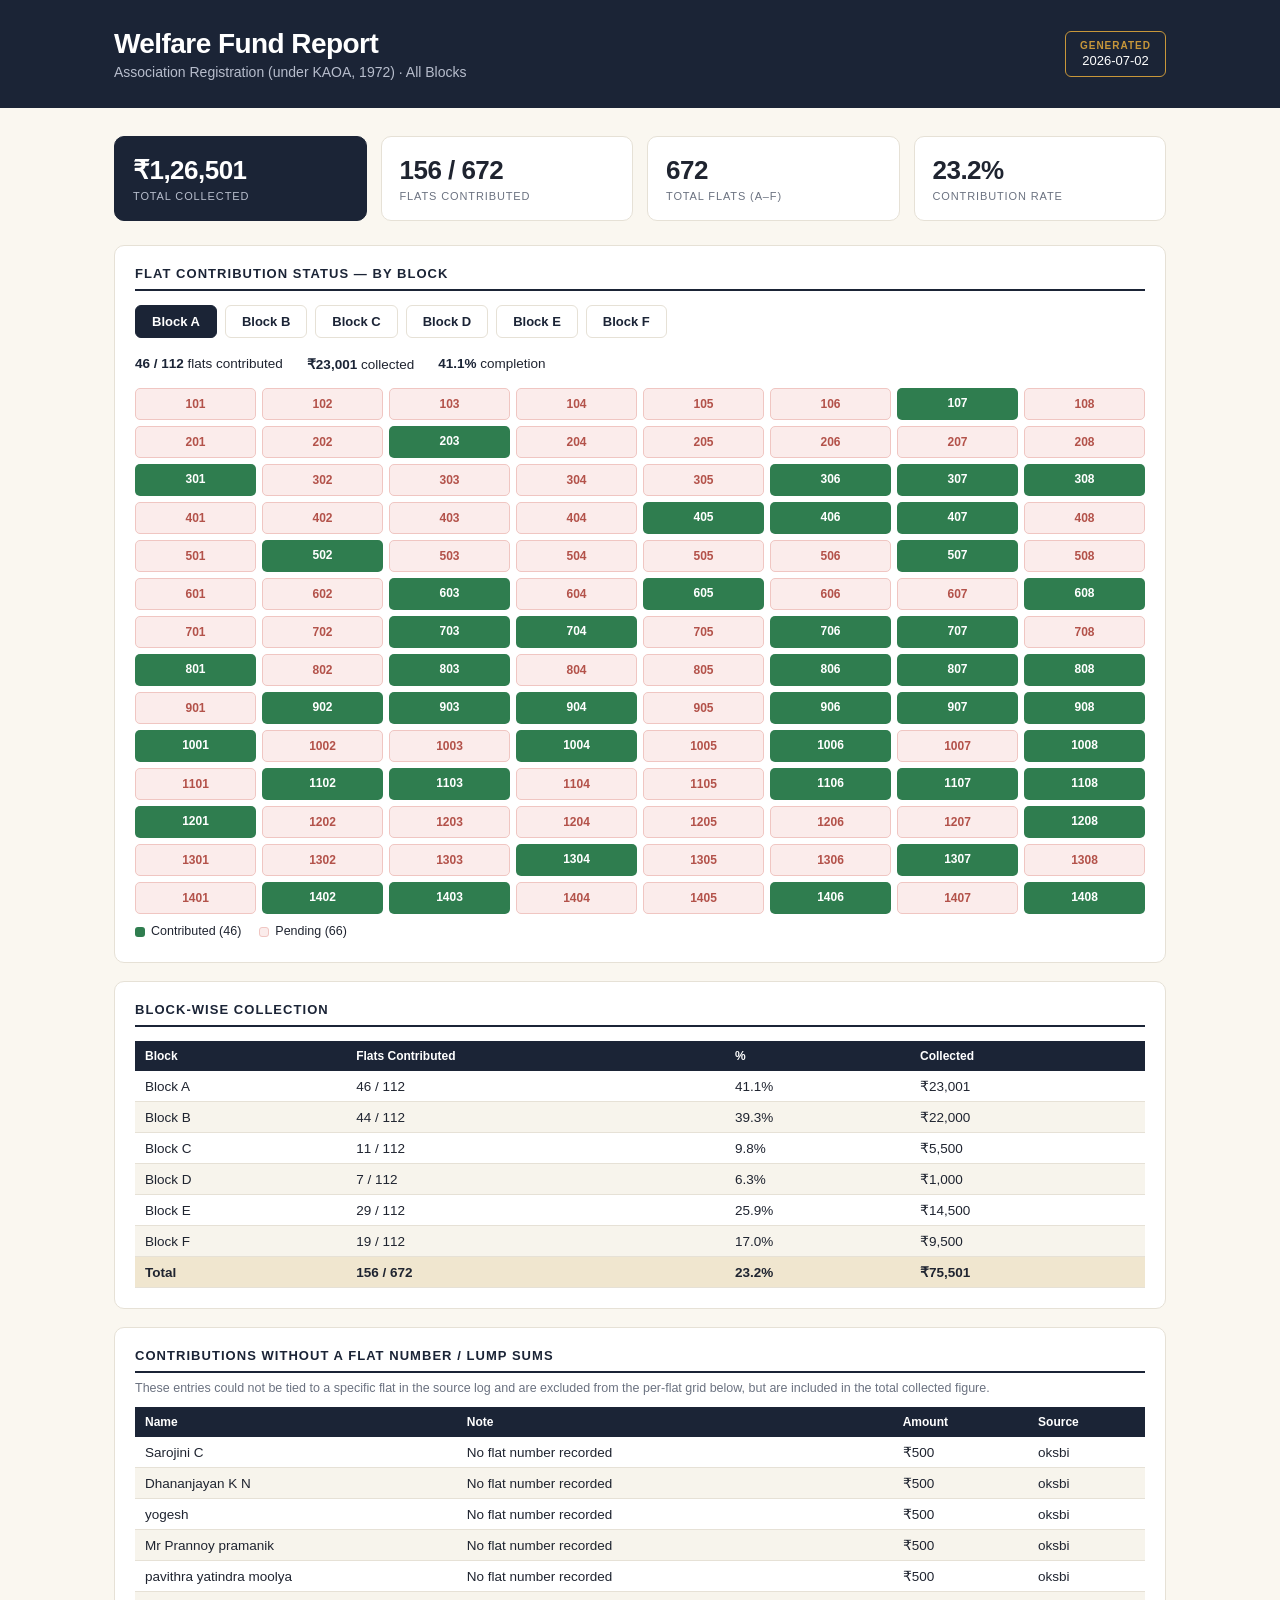
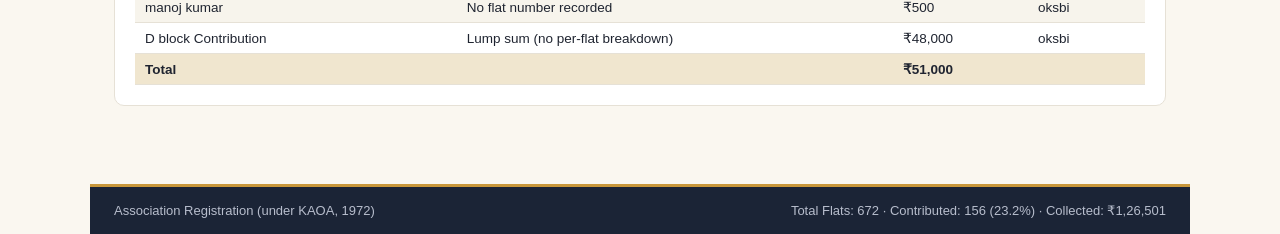
==== index.html @ 924837a8 "Add KAOA welfare fund contribution report static site Static dashboard built from association contri" ====
<!DOCTYPE html>
<html lang="en">
<head>
<meta charset="UTF-8">
<meta name="viewport" content="width=device-width, initial-scale=1.0">
<title>Welfare Fund Report — Association Registration (KAOA, 1972)</title>
<link rel="stylesheet" href="styles.css">
</head>
<body>

<header class="page-header">
  <div class="header-inner">
    <div>
      <h1>Welfare Fund Report</h1>
      <p class="subtitle">Association Registration (under KAOA, 1972) · All Blocks</p>
    </div>
    <div class="header-badge">
      <span class="badge-label">GENERATED</span>
      <span class="badge-date" id="generatedDate"></span>
    </div>
  </div>
</header>

<main class="container">

  <section class="glance" id="glanceSection">
    <div class="glance-card primary">
      <div class="glance-value" id="totalCollected">—</div>
      <div class="glance-label">Total Collected</div>
    </div>
    <div class="glance-card">
      <div class="glance-value" id="flatsContributed">—</div>
      <div class="glance-label">Flats Contributed</div>
    </div>
    <div class="glance-card">
      <div class="glance-value" id="totalFlatsAll">—</div>
      <div class="glance-label">Total Flats (A–F)</div>
    </div>
    <div class="glance-card">
      <div class="glance-value" id="contribPct">—</div>
      <div class="glance-label">Contribution Rate</div>
    </div>
  </section>

  <section class="panel">
    <h2>Flat Contribution Status — By Block</h2>
    <div class="block-tabs" id="blockTabs"></div>
    <div id="blockDetail"></div>
  </section>

  <section class="panel">
    <h2>Block-wise Collection</h2>
    <table class="table" id="blockTable"></table>
  </section>

  <section class="panel">
    <h2>Contributions Without a Flat Number / Lump Sums</h2>
    <p class="note">These entries could not be tied to a specific flat in the source log and are excluded from the per-flat grid below, but are included in the total collected figure.</p>
    <table class="table" id="unassignedTable"></table>
  </section>

</main>

<footer class="page-footer">
  <span>Association Registration (under KAOA, 1972)</span>
  <span id="footerTotals"></span>
</footer>

<script src="data.js"></script>
<script src="script.js"></script>
</body>
</html>
---- styles.css ----
:root {
  --navy: #1b2436;
  --navy-light: #2a3550;
  --gold: #c8973a;
  --cream: #faf7f0;
  --card: #ffffff;
  --border: #e6e1d6;
  --green: #2f7d4f;
  --red: #b3524a;
  --muted: #6b7280;
  --text: #1f2430;
}

* { box-sizing: border-box; }

body {
  margin: 0;
  font-family: -apple-system, BlinkMacSystemFont, "Segoe UI", Roboto, Helvetica, Arial, sans-serif;
  background: var(--cream);
  color: var(--text);
}

.page-header {
  background: var(--navy);
  color: #fff;
  padding: 28px 0;
}

.header-inner {
  max-width: 1100px;
  margin: 0 auto;
  padding: 0 24px;
  display: flex;
  justify-content: space-between;
  align-items: center;
  flex-wrap: wrap;
  gap: 16px;
}

.page-header h1 {
  margin: 0 0 4px 0;
  font-size: 28px;
  font-weight: 700;
  letter-spacing: -0.02em;
}

.subtitle {
  margin: 0;
  color: #b7bdcc;
  font-size: 14px;
}

.header-badge {
  border: 1px solid var(--gold);
  border-radius: 6px;
  padding: 8px 14px;
  text-align: center;
}

.badge-label {
  display: block;
  font-size: 10px;
  letter-spacing: 0.1em;
  color: var(--gold);
  font-weight: 700;
}

.badge-date {
  display: block;
  font-size: 13px;
  color: #fff;
  margin-top: 2px;
}

.container {
  max-width: 1100px;
  margin: 0 auto;
  padding: 28px 24px 60px;
}

.glance {
  display: grid;
  grid-template-columns: repeat(4, 1fr);
  gap: 14px;
  margin-bottom: 24px;
}

.glance-card {
  background: var(--card);
  border: 1px solid var(--border);
  border-radius: 10px;
  padding: 18px;
  text-align: left;
}

.glance-card.primary {
  background: var(--navy);
  color: #fff;
  border-color: var(--navy);
}
.glance-card.primary .glance-label { color: #b7bdcc; }

.glance-card.spent .glance-value { color: var(--red); }
.glance-card.balance .glance-value { color: var(--green); }

.glance-value {
  font-size: 26px;
  font-weight: 700;
  letter-spacing: -0.02em;
}

.glance-label {
  font-size: 11px;
  letter-spacing: 0.08em;
  text-transform: uppercase;
  color: var(--muted);
  margin-top: 4px;
}

.grid-2 {
  display: grid;
  grid-template-columns: 1fr 1fr;
  gap: 18px;
  margin-bottom: 18px;
}

.panel {
  background: var(--card);
  border: 1px solid var(--border);
  border-radius: 10px;
  padding: 20px;
  margin-bottom: 18px;
}

.panel h2 {
  font-size: 13px;
  letter-spacing: 0.08em;
  text-transform: uppercase;
  color: var(--navy);
  margin: 0 0 14px 0;
  border-bottom: 2px solid var(--navy);
  padding-bottom: 8px;
}

.note {
  font-size: 12.5px;
  color: var(--muted);
  margin: -6px 0 12px 0;
}

.table {
  width: 100%;
  border-collapse: collapse;
  font-size: 13.5px;
}

.table th {
  background: var(--navy);
  color: #fff;
  text-align: left;
  padding: 8px 10px;
  font-weight: 600;
  font-size: 12px;
}

.table td {
  padding: 7px 10px;
  border-bottom: 1px solid var(--border);
}

.table tr:nth-child(even) td {
  background: #f7f4ec;
}

.table tr.total-row td {
  background: #f0e6cf;
  font-weight: 700;
}

.donut-wrap {
  display: flex;
  align-items: center;
  gap: 18px;
  margin-top: 16px;
}

.donut-legend .legend-item {
  display: flex;
  align-items: center;
  gap: 8px;
  font-size: 13px;
  margin-bottom: 6px;
}

.legend-swatch {
  width: 10px;
  height: 10px;
  border-radius: 2px;
  flex: none;
}

.fund-flow .flow-row {
  margin-bottom: 14px;
}

.flow-label {
  display: flex;
  justify-content: space-between;
  font-size: 13.5px;
  margin-bottom: 4px;
}

.flow-bar-bg {
  height: 10px;
  border-radius: 6px;
  background: #eee7d8;
  overflow: hidden;
}

.flow-bar-fill {
  height: 100%;
  border-radius: 6px;
}

.block-tabs {
  display: flex;
  gap: 8px;
  flex-wrap: wrap;
  margin-bottom: 18px;
}

.block-tab {
  border: 1px solid var(--border);
  background: #fff;
  border-radius: 6px;
  padding: 8px 16px;
  font-size: 13px;
  font-weight: 600;
  cursor: pointer;
  color: var(--navy);
}

.block-tab.active {
  background: var(--navy);
  color: #fff;
  border-color: var(--navy);
}

.block-summary {
  display: flex;
  gap: 24px;
  flex-wrap: wrap;
  margin-bottom: 16px;
  font-size: 13.5px;
}

.block-summary b { color: var(--navy); }

.flat-grid {
  display: grid;
  grid-template-columns: repeat(8, 1fr);
  gap: 6px;
  margin-bottom: 8px;
}

.flat-cell {
  border-radius: 5px;
  padding: 8px 4px;
  text-align: center;
  font-size: 12px;
  font-weight: 600;
  color: #fff;
}

.flat-cell.contributed { background: var(--green); }
.flat-cell.pending {
  background: #fbeceb;
  color: var(--red);
  border: 1px solid #f0c6c2;
}

.legend-row {
  display: flex;
  gap: 18px;
  align-items: center;
  font-size: 12.5px;
  margin: 10px 0 4px;
}

.legend-dot {
  display: inline-block;
  width: 10px;
  height: 10px;
  border-radius: 3px;
  margin-right: 6px;
  vertical-align: middle;
}

.page-footer {
  background: var(--navy);
  color: #b7bdcc;
  padding: 16px 24px;
  display: flex;
  justify-content: space-between;
  max-width: 1100px;
  margin: 0 auto;
  font-size: 13px;
  border-top: 3px solid var(--gold);
}

@media (max-width: 800px) {
  .glance { grid-template-columns: repeat(2, 1fr); }
  .grid-2 { grid-template-columns: 1fr; }
  .flat-grid { grid-template-columns: repeat(4, 1fr); }
}
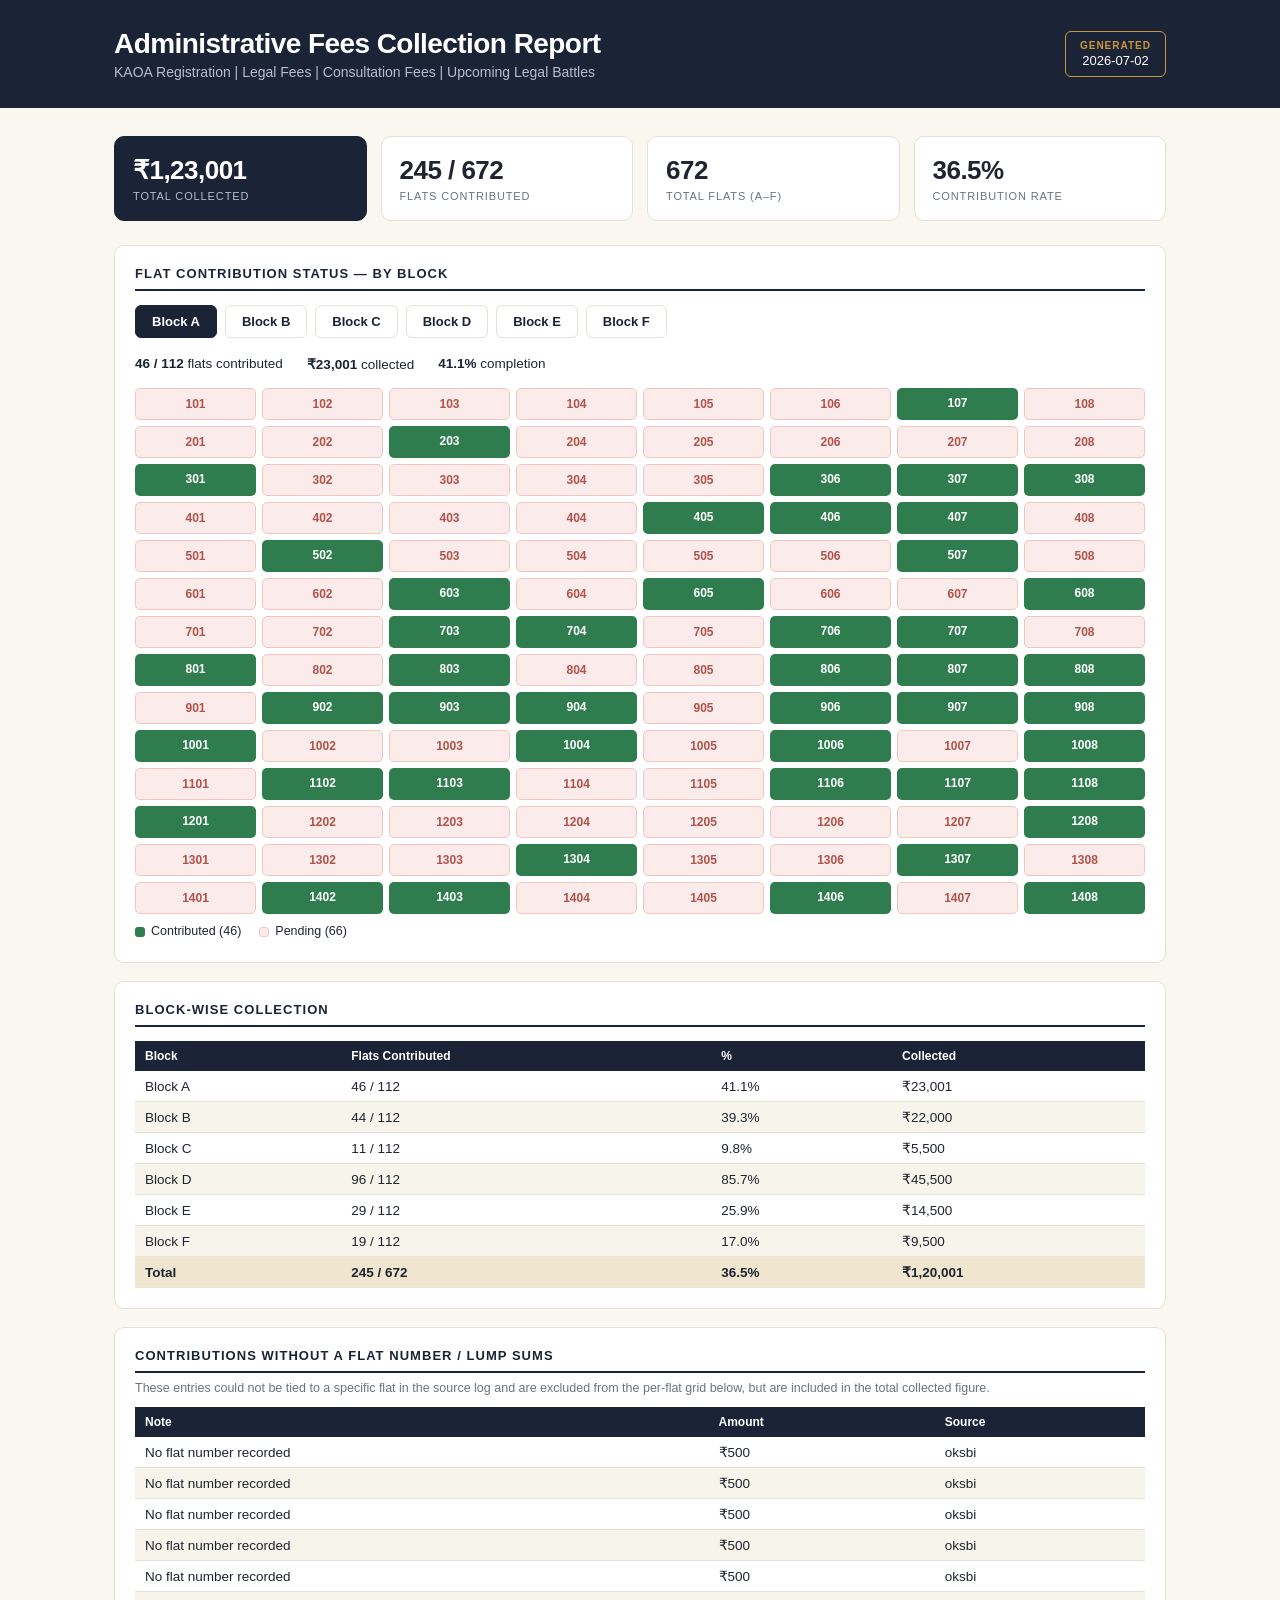
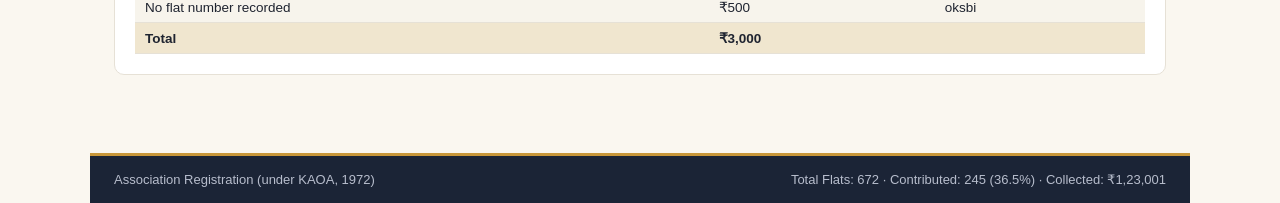
==== commit f2699029: "Update heading to Administrative Fees Collection Report" ====
--- a/index.html
+++ b/index.html
@@ -3,7 +3,7 @@
 <head>
 <meta charset="UTF-8">
 <meta name="viewport" content="width=device-width, initial-scale=1.0">
-<title>Welfare Fund Report — Association Registration (KAOA, 1972)</title>
+<title>Administrative Fees Collection Report — KAOA</title>
 <link rel="stylesheet" href="styles.css">
 </head>
 <body>
@@ -11,8 +11,8 @@
 <header class="page-header">
   <div class="header-inner">
     <div>
-      <h1>Welfare Fund Report</h1>
-      <p class="subtitle">Association Registration (under KAOA, 1972) · All Blocks</p>
+      <h1>Administrative Fees Collection Report</h1>
+      <p class="subtitle">KAOA Registration | Legal Fees | Consultation Fees | Upcoming Legal Battles</p>
     </div>
     <div class="header-badge">
       <span class="badge-label">GENERATED</span>
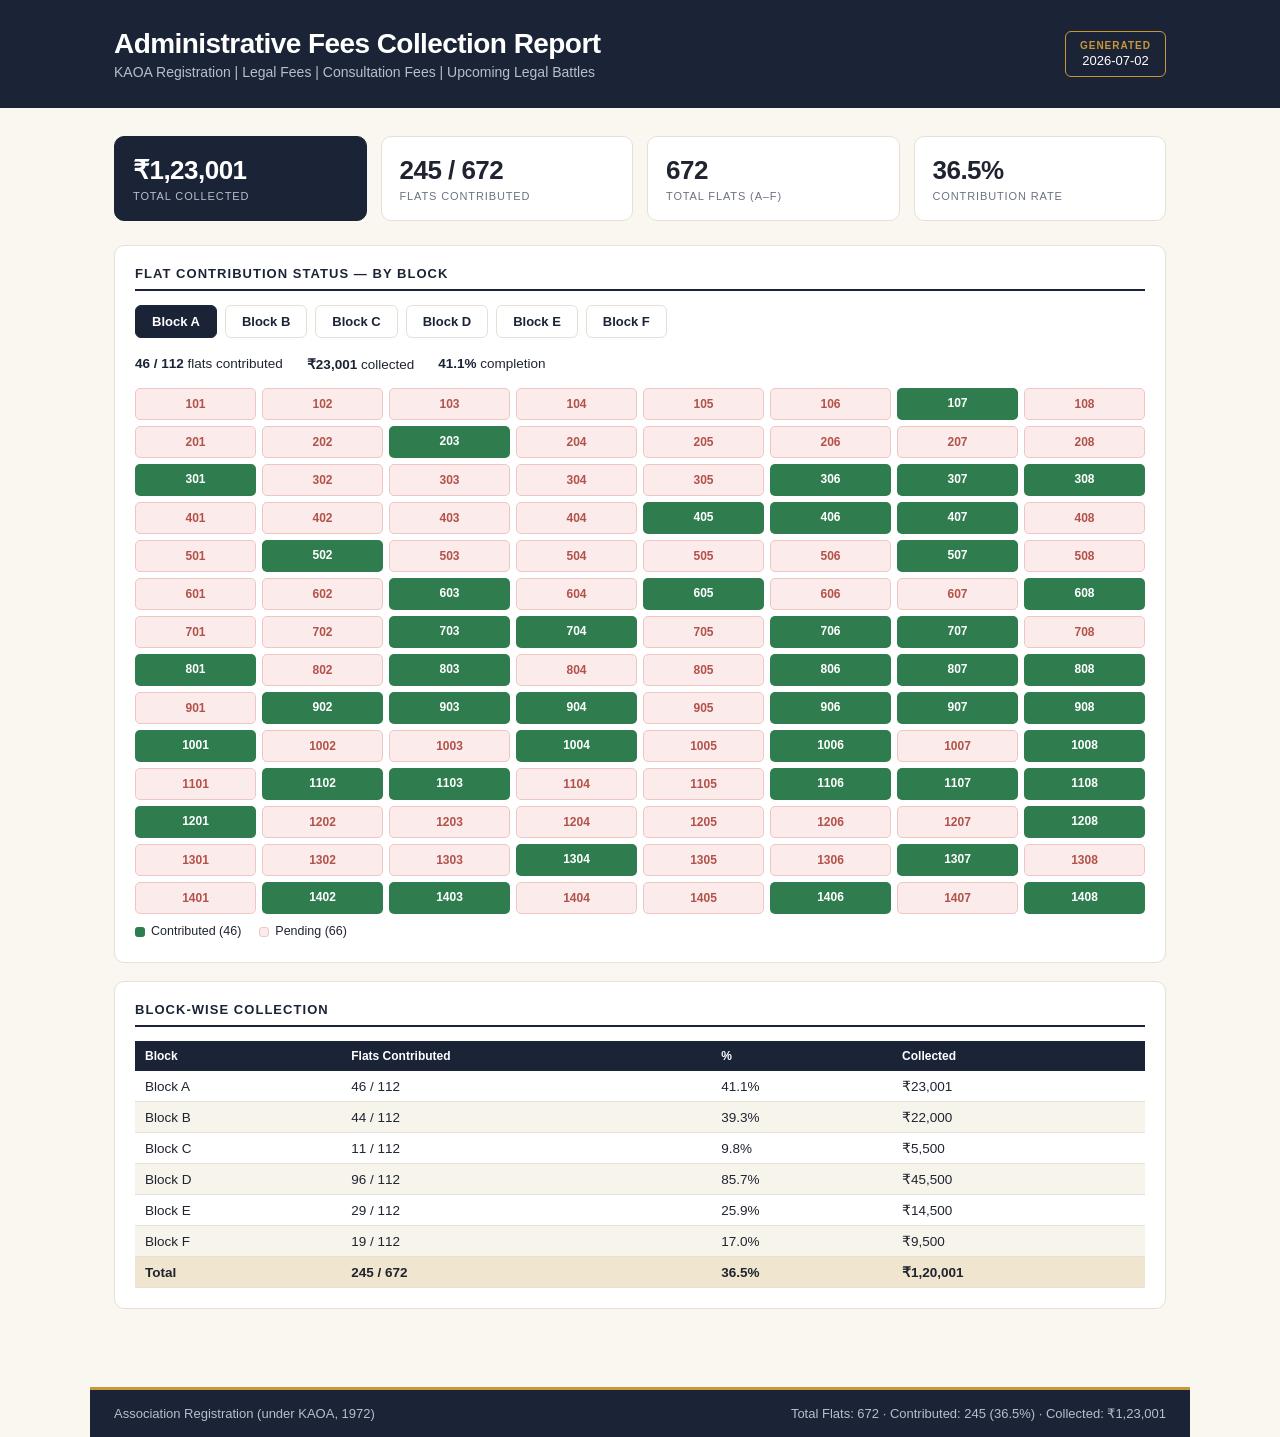
==== commit ac45c40b: "Remove Contributions Without a Flat Number / Lump Sums section" ====
--- a/index.html
+++ b/index.html
@@ -53,11 +53,6 @@
     <table class="table" id="blockTable"></table>
   </section>
 
-  <section class="panel">
-    <h2>Contributions Without a Flat Number / Lump Sums</h2>
-    <p class="note">These entries could not be tied to a specific flat in the source log and are excluded from the per-flat grid below, but are included in the total collected figure.</p>
-    <table class="table" id="unassignedTable"></table>
-  </section>
 
 </main>
 
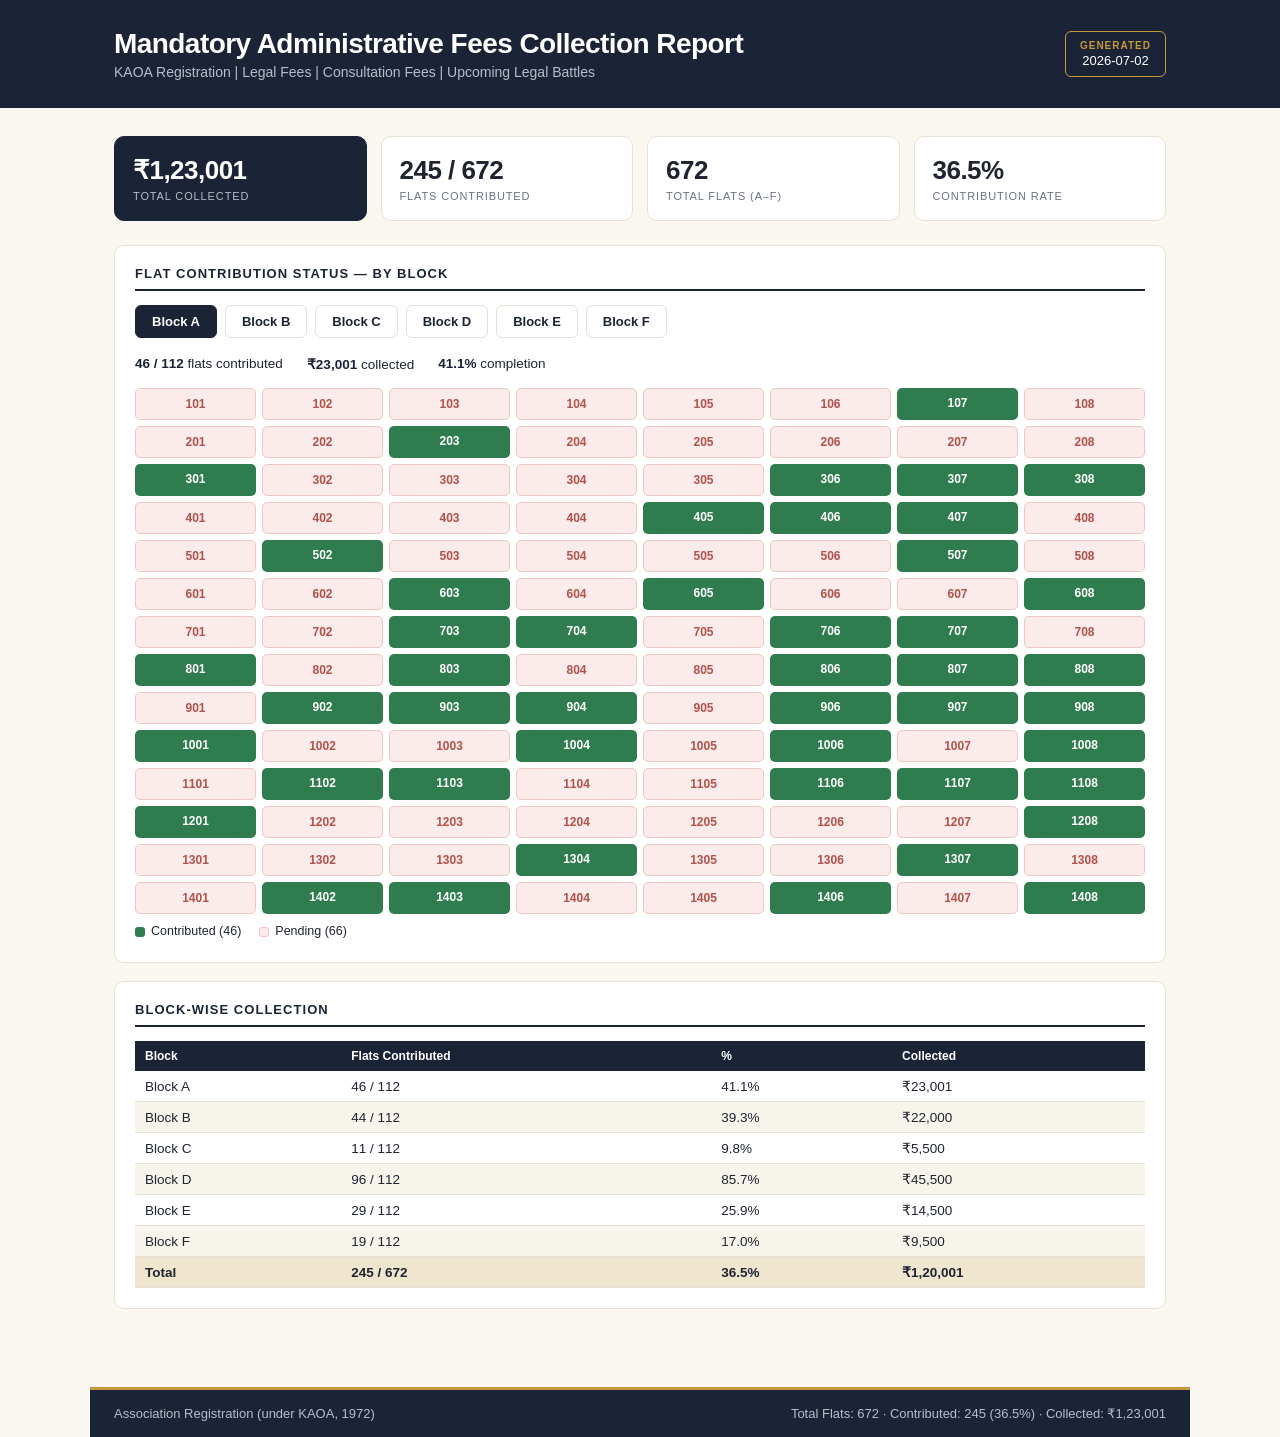
==== commit 9ff3596c: "Update heading to Mandatory Administrative Fees Collection Report" ====
--- a/index.html
+++ b/index.html
@@ -3,7 +3,7 @@
 <head>
 <meta charset="UTF-8">
 <meta name="viewport" content="width=device-width, initial-scale=1.0">
-<title>Administrative Fees Collection Report — KAOA</title>
+<title>Mandatory Administrative Fees Collection Report — KAOA</title>
 <link rel="stylesheet" href="styles.css">
 </head>
 <body>
@@ -11,7 +11,7 @@
 <header class="page-header">
   <div class="header-inner">
     <div>
-      <h1>Administrative Fees Collection Report</h1>
+      <h1>Mandatory Administrative Fees Collection Report</h1>
       <p class="subtitle">KAOA Registration | Legal Fees | Consultation Fees | Upcoming Legal Battles</p>
     </div>
     <div class="header-badge">
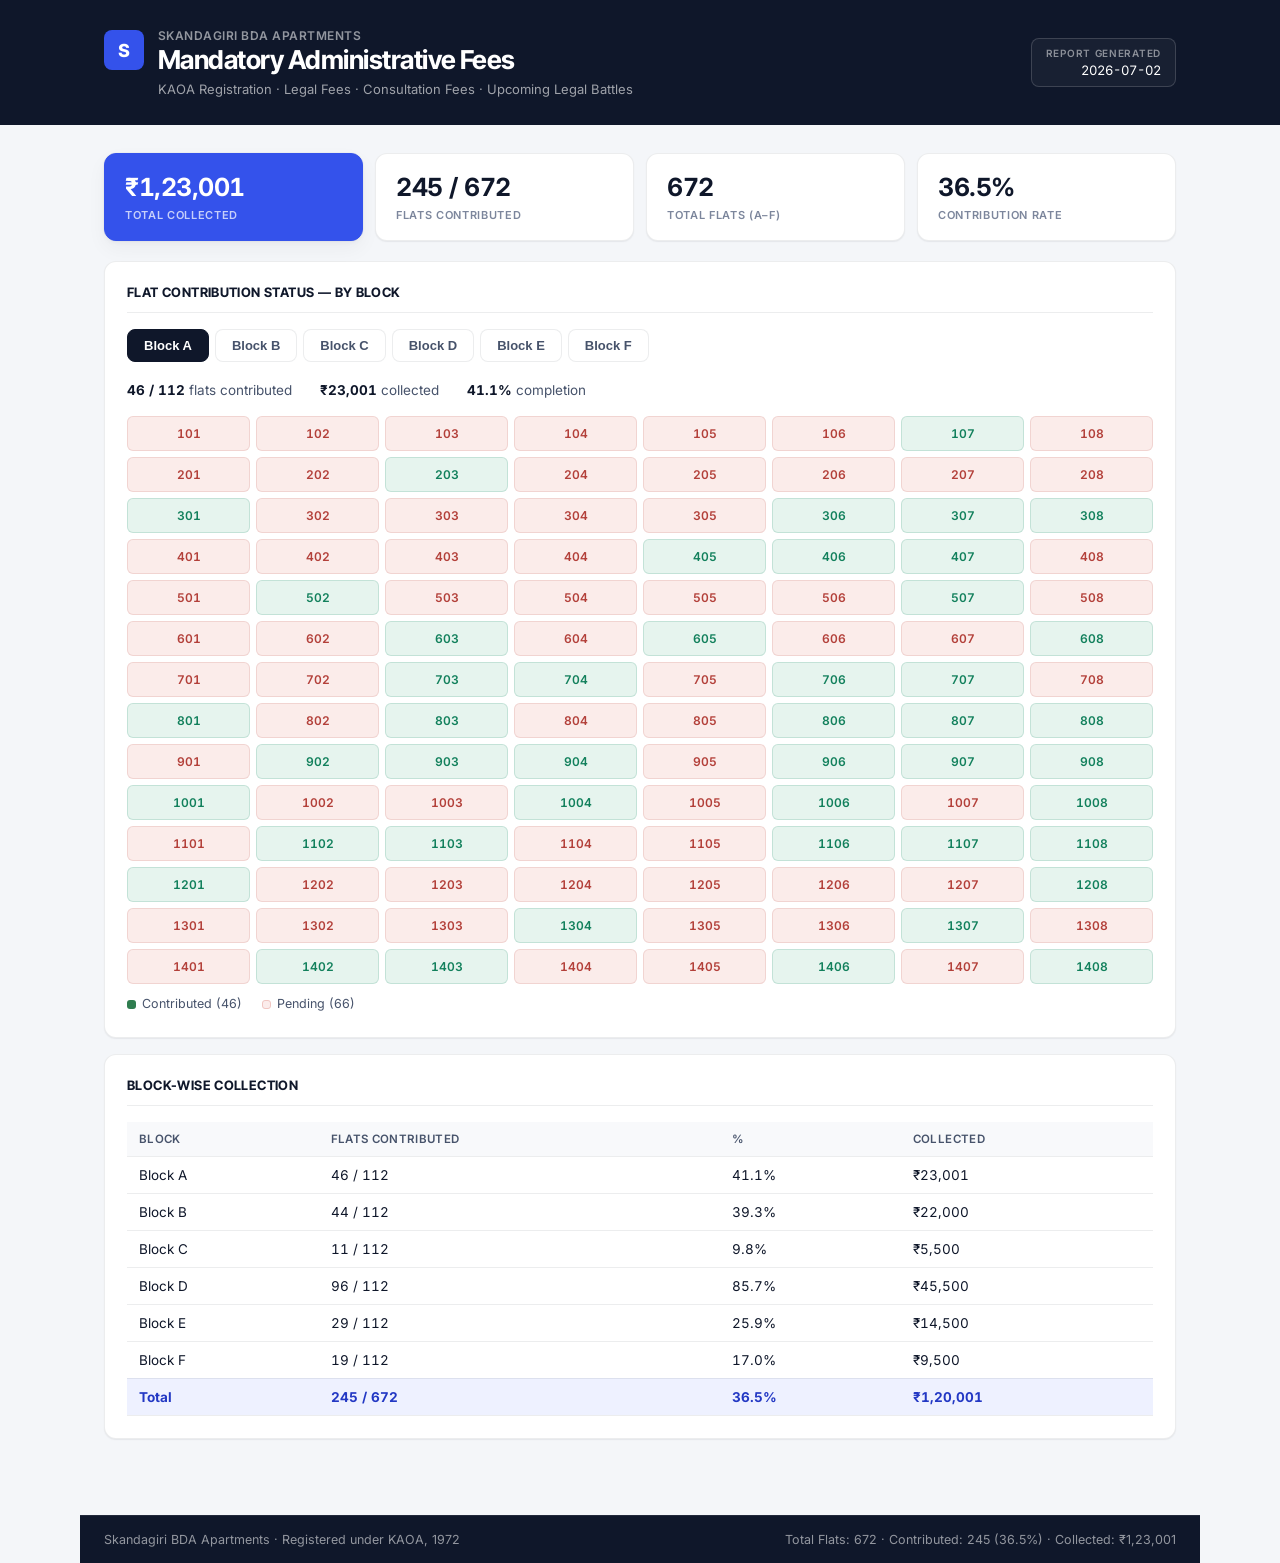
==== commit e7983ef8: "Rebrand for Skandagiri BDA Apartments and modernize design Switch to a Sophistication & Trust direct" ====
--- a/index.html
+++ b/index.html
@@ -3,19 +3,26 @@
 <head>
 <meta charset="UTF-8">
 <meta name="viewport" content="width=device-width, initial-scale=1.0">
-<title>Mandatory Administrative Fees Collection Report — KAOA</title>
+<title>Skandagiri BDA Apartments — Administrative Fees Report</title>
+<link rel="preconnect" href="https://fonts.googleapis.com">
+<link rel="preconnect" href="https://fonts.gstatic.com" crossorigin>
+<link href="https://fonts.googleapis.com/css2?family=Inter:wght@400;500;600;700;800&family=Inter+Tight:wght@600;700;800&display=swap" rel="stylesheet">
 <link rel="stylesheet" href="styles.css">
 </head>
 <body>
 
 <header class="page-header">
   <div class="header-inner">
-    <div>
-      <h1>Mandatory Administrative Fees Collection Report</h1>
-      <p class="subtitle">KAOA Registration | Legal Fees | Consultation Fees | Upcoming Legal Battles</p>
+    <div class="brand">
+      <span class="brand-mark">S</span>
+      <div>
+        <p class="brand-name">Skandagiri BDA Apartments</p>
+        <h1>Mandatory Administrative Fees</h1>
+        <p class="subtitle">KAOA Registration &middot; Legal Fees &middot; Consultation Fees &middot; Upcoming Legal Battles</p>
+      </div>
     </div>
     <div class="header-badge">
-      <span class="badge-label">GENERATED</span>
+      <span class="badge-label">Report generated</span>
       <span class="badge-date" id="generatedDate"></span>
     </div>
   </div>
@@ -57,7 +64,7 @@
 </main>
 
 <footer class="page-footer">
-  <span>Association Registration (under KAOA, 1972)</span>
+  <span>Skandagiri BDA Apartments &middot; Registered under KAOA, 1972</span>
   <span id="footerTotals"></span>
 </footer>
 
--- a/styles.css
+++ b/styles.css
@@ -1,152 +1,216 @@
 :root {
-  --navy: #1b2436;
-  --navy-light: #2a3550;
-  --gold: #c8973a;
-  --cream: #faf7f0;
-  --card: #ffffff;
-  --border: #e6e1d6;
-  --green: #2f7d4f;
-  --red: #b3524a;
-  --muted: #6b7280;
-  --text: #1f2430;
+  --bg: #f4f6f9;
+  --surface: #ffffff;
+  --surface-sunken: #f8f9fb;
+  --border: rgba(20, 27, 45, 0.08);
+  --border-strong: rgba(20, 27, 45, 0.14);
+
+  --text-primary: #0f172a;
+  --text-secondary: #47536b;
+  --text-muted: #7c869c;
+  --text-faint: #a7b0c2;
+
+  --accent: #3452eb;
+  --accent-strong: #2338c4;
+  --accent-soft: #eef1ff;
+
+  --success: #12805c;
+  --success-soft: #e6f4ee;
+  --danger: #b3403a;
+  --danger-soft: #fbecea;
+
+  --shadow-sm: 0 1px 2px rgba(15, 23, 42, 0.04), 0 1px 1px rgba(15, 23, 42, 0.03);
+  --shadow-md:
+    0 0 0 0.5px rgba(15, 23, 42, 0.04),
+    0 2px 4px rgba(15, 23, 42, 0.03),
+    0 8px 20px rgba(15, 23, 42, 0.045);
+
+  --radius-sm: 8px;
+  --radius-md: 12px;
 }
 
 * { box-sizing: border-box; }
 
 body {
   margin: 0;
-  font-family: -apple-system, BlinkMacSystemFont, "Segoe UI", Roboto, Helvetica, Arial, sans-serif;
-  background: var(--cream);
-  color: var(--text);
-}
+  font-family: "Inter", -apple-system, BlinkMacSystemFont, "Segoe UI", Roboto, Helvetica, Arial, sans-serif;
+  background: var(--bg);
+  color: var(--text-primary);
+  -webkit-font-smoothing: antialiased;
+}
+
+h1, h2 {
+  font-family: "Inter Tight", "Inter", sans-serif;
+}
+
+/* ---------- Header ---------- */
 
 .page-header {
-  background: var(--navy);
+  background: var(--text-primary);
   color: #fff;
   padding: 28px 0;
 }
 
 .header-inner {
-  max-width: 1100px;
+  max-width: 1120px;
   margin: 0 auto;
   padding: 0 24px;
   display: flex;
   justify-content: space-between;
   align-items: center;
   flex-wrap: wrap;
-  gap: 16px;
+  gap: 20px;
+}
+
+.brand {
+  display: flex;
+  align-items: flex-start;
+  gap: 14px;
+}
+
+.brand-mark {
+  flex: none;
+  width: 40px;
+  height: 40px;
+  border-radius: var(--radius-sm);
+  background: var(--accent);
+  color: #fff;
+  display: flex;
+  align-items: center;
+  justify-content: center;
+  font-weight: 800;
+  font-size: 18px;
+  letter-spacing: -0.02em;
+  margin-top: 2px;
+}
+
+.brand-name {
+  margin: 0 0 2px 0;
+  font-size: 12px;
+  font-weight: 600;
+  letter-spacing: 0.04em;
+  text-transform: uppercase;
+  color: rgba(255, 255, 255, 0.55);
 }
 
 .page-header h1 {
-  margin: 0 0 4px 0;
-  font-size: 28px;
+  margin: 0 0 6px 0;
+  font-size: 26px;
   font-weight: 700;
   letter-spacing: -0.02em;
+  line-height: 1.15;
 }
 
 .subtitle {
   margin: 0;
-  color: #b7bdcc;
-  font-size: 14px;
+  color: rgba(255, 255, 255, 0.6);
+  font-size: 13px;
 }
 
 .header-badge {
-  border: 1px solid var(--gold);
-  border-radius: 6px;
+  border: 1px solid rgba(255, 255, 255, 0.16);
+  border-radius: var(--radius-sm);
   padding: 8px 14px;
-  text-align: center;
+  text-align: right;
+  background: rgba(255, 255, 255, 0.04);
 }
 
 .badge-label {
   display: block;
   font-size: 10px;
-  letter-spacing: 0.1em;
-  color: var(--gold);
-  font-weight: 700;
+  letter-spacing: 0.07em;
+  text-transform: uppercase;
+  color: rgba(255, 255, 255, 0.5);
+  font-weight: 600;
 }
 
 .badge-date {
   display: block;
   font-size: 13px;
   color: #fff;
-  margin-top: 2px;
-}
+  margin-top: 3px;
+  font-variant-numeric: tabular-nums;
+}
+
+/* ---------- Layout ---------- */
 
 .container {
-  max-width: 1100px;
+  max-width: 1120px;
   margin: 0 auto;
   padding: 28px 24px 60px;
 }
+
+/* ---------- Stat tiles ---------- */
 
 .glance {
   display: grid;
   grid-template-columns: repeat(4, 1fr);
-  gap: 14px;
-  margin-bottom: 24px;
+  gap: 12px;
+  margin-bottom: 20px;
 }
 
 .glance-card {
-  background: var(--card);
+  background: var(--surface);
   border: 1px solid var(--border);
-  border-radius: 10px;
-  padding: 18px;
-  text-align: left;
+  border-radius: var(--radius-md);
+  padding: 18px 20px;
+  box-shadow: var(--shadow-sm);
 }
 
 .glance-card.primary {
-  background: var(--navy);
-  color: #fff;
-  border-color: var(--navy);
-}
-.glance-card.primary .glance-label { color: #b7bdcc; }
-
-.glance-card.spent .glance-value { color: var(--red); }
-.glance-card.balance .glance-value { color: var(--green); }
+  background: var(--accent);
+  border-color: var(--accent);
+  box-shadow: var(--shadow-md);
+}
+.glance-card.primary .glance-label { color: rgba(255, 255, 255, 0.72); }
+.glance-card.primary .glance-value { color: #fff; }
 
 .glance-value {
-  font-size: 26px;
+  font-size: 25px;
   font-weight: 700;
   letter-spacing: -0.02em;
+  font-variant-numeric: tabular-nums;
+  color: var(--text-primary);
 }
 
 .glance-label {
   font-size: 11px;
-  letter-spacing: 0.08em;
-  text-transform: uppercase;
-  color: var(--muted);
-  margin-top: 4px;
-}
-
-.grid-2 {
-  display: grid;
-  grid-template-columns: 1fr 1fr;
-  gap: 18px;
-  margin-bottom: 18px;
-}
+  font-weight: 600;
+  letter-spacing: 0.06em;
+  text-transform: uppercase;
+  color: var(--text-muted);
+  margin-top: 6px;
+}
+
+/* ---------- Panels ---------- */
 
 .panel {
-  background: var(--card);
+  background: var(--surface);
   border: 1px solid var(--border);
-  border-radius: 10px;
-  padding: 20px;
-  margin-bottom: 18px;
+  border-radius: var(--radius-md);
+  padding: 22px;
+  margin-bottom: 16px;
+  box-shadow: var(--shadow-sm);
 }
 
 .panel h2 {
   font-size: 13px;
-  letter-spacing: 0.08em;
-  text-transform: uppercase;
-  color: var(--navy);
-  margin: 0 0 14px 0;
-  border-bottom: 2px solid var(--navy);
-  padding-bottom: 8px;
+  font-weight: 700;
+  letter-spacing: 0.03em;
+  text-transform: uppercase;
+  color: var(--text-primary);
+  margin: 0 0 16px 0;
+  padding-bottom: 12px;
+  border-bottom: 1px solid var(--border);
 }
 
 .note {
   font-size: 12.5px;
-  color: var(--muted);
-  margin: -6px 0 12px 0;
-}
+  color: var(--text-muted);
+  margin: -8px 0 12px 0;
+}
+
+/* ---------- Tables ---------- */
 
 .table {
   width: 100%;
@@ -155,161 +219,150 @@
 }
 
 .table th {
-  background: var(--navy);
+  background: var(--surface-sunken);
+  color: var(--text-secondary);
+  text-align: left;
+  padding: 10px 12px;
+  font-weight: 600;
+  font-size: 11.5px;
+  letter-spacing: 0.03em;
+  text-transform: uppercase;
+  border-bottom: 1px solid var(--border);
+}
+
+.table td {
+  padding: 10px 12px;
+  border-bottom: 1px solid var(--border);
+  font-variant-numeric: tabular-nums;
+}
+
+.table tr:hover td {
+  background: var(--surface-sunken);
+}
+
+.table tr.total-row td {
+  background: var(--accent-soft);
+  color: var(--accent-strong);
+  font-weight: 700;
+}
+.table tr.total-row:hover td {
+  background: var(--accent-soft);
+}
+
+/* ---------- Block tabs ---------- */
+
+.block-tabs {
+  display: flex;
+  gap: 6px;
+  flex-wrap: wrap;
+  margin-bottom: 20px;
+}
+
+.block-tab {
+  border: 1px solid var(--border);
+  background: var(--surface);
+  border-radius: var(--radius-sm);
+  padding: 8px 16px;
+  font-size: 13px;
+  font-weight: 600;
+  cursor: pointer;
+  color: var(--text-secondary);
+  transition: all 150ms cubic-bezier(0.25, 1, 0.5, 1);
+}
+
+.block-tab:hover {
+  border-color: var(--border-strong);
+  color: var(--text-primary);
+}
+
+.block-tab.active {
+  background: var(--text-primary);
   color: #fff;
-  text-align: left;
-  padding: 8px 10px;
-  font-weight: 600;
-  font-size: 12px;
-}
-
-.table td {
-  padding: 7px 10px;
-  border-bottom: 1px solid var(--border);
-}
-
-.table tr:nth-child(even) td {
-  background: #f7f4ec;
-}
-
-.table tr.total-row td {
-  background: #f0e6cf;
-  font-weight: 700;
-}
-
-.donut-wrap {
-  display: flex;
-  align-items: center;
-  gap: 18px;
-  margin-top: 16px;
-}
-
-.donut-legend .legend-item {
-  display: flex;
-  align-items: center;
-  gap: 8px;
-  font-size: 13px;
-  margin-bottom: 6px;
-}
-
-.legend-swatch {
-  width: 10px;
-  height: 10px;
-  border-radius: 2px;
-  flex: none;
-}
-
-.fund-flow .flow-row {
-  margin-bottom: 14px;
-}
-
-.flow-label {
-  display: flex;
-  justify-content: space-between;
-  font-size: 13.5px;
-  margin-bottom: 4px;
-}
-
-.flow-bar-bg {
-  height: 10px;
-  border-radius: 6px;
-  background: #eee7d8;
-  overflow: hidden;
-}
-
-.flow-bar-fill {
-  height: 100%;
-  border-radius: 6px;
-}
-
-.block-tabs {
-  display: flex;
-  gap: 8px;
+  border-color: var(--text-primary);
+}
+
+.block-summary {
+  display: flex;
+  gap: 28px;
   flex-wrap: wrap;
   margin-bottom: 18px;
-}
-
-.block-tab {
-  border: 1px solid var(--border);
-  background: #fff;
-  border-radius: 6px;
-  padding: 8px 16px;
-  font-size: 13px;
-  font-weight: 600;
-  cursor: pointer;
-  color: var(--navy);
-}
-
-.block-tab.active {
-  background: var(--navy);
-  color: #fff;
-  border-color: var(--navy);
-}
-
-.block-summary {
-  display: flex;
-  gap: 24px;
-  flex-wrap: wrap;
-  margin-bottom: 16px;
   font-size: 13.5px;
-}
-
-.block-summary b { color: var(--navy); }
+  color: var(--text-secondary);
+}
+
+.block-summary b {
+  color: var(--text-primary);
+  font-variant-numeric: tabular-nums;
+}
+
+/* ---------- Flat grid ---------- */
 
 .flat-grid {
   display: grid;
   grid-template-columns: repeat(8, 1fr);
   gap: 6px;
-  margin-bottom: 8px;
+  margin-bottom: 10px;
 }
 
 .flat-cell {
-  border-radius: 5px;
-  padding: 8px 4px;
+  border-radius: 6px;
+  padding: 9px 4px;
   text-align: center;
   font-size: 12px;
   font-weight: 600;
-  color: #fff;
-}
-
-.flat-cell.contributed { background: var(--green); }
+  font-variant-numeric: tabular-nums;
+  transition: transform 150ms cubic-bezier(0.25, 1, 0.5, 1);
+}
+
+.flat-cell:hover {
+  transform: translateY(-1px);
+}
+
+.flat-cell.contributed {
+  background: var(--success-soft);
+  color: var(--success);
+  border: 1px solid rgba(18, 128, 92, 0.16);
+}
 .flat-cell.pending {
-  background: #fbeceb;
-  color: var(--red);
-  border: 1px solid #f0c6c2;
+  background: var(--danger-soft);
+  color: var(--danger);
+  border: 1px solid rgba(179, 64, 58, 0.14);
 }
 
 .legend-row {
   display: flex;
-  gap: 18px;
+  gap: 20px;
   align-items: center;
   font-size: 12.5px;
-  margin: 10px 0 4px;
+  color: var(--text-secondary);
+  margin: 12px 0 4px;
 }
 
 .legend-dot {
   display: inline-block;
-  width: 10px;
-  height: 10px;
+  width: 9px;
+  height: 9px;
   border-radius: 3px;
   margin-right: 6px;
   vertical-align: middle;
 }
 
+/* ---------- Footer ---------- */
+
 .page-footer {
-  background: var(--navy);
-  color: #b7bdcc;
+  background: var(--text-primary);
+  color: rgba(255, 255, 255, 0.55);
   padding: 16px 24px;
   display: flex;
   justify-content: space-between;
-  max-width: 1100px;
+  max-width: 1120px;
   margin: 0 auto;
-  font-size: 13px;
-  border-top: 3px solid var(--gold);
+  font-size: 12.5px;
+  border-top: 1px solid rgba(255, 255, 255, 0.08);
 }
 
 @media (max-width: 800px) {
   .glance { grid-template-columns: repeat(2, 1fr); }
-  .grid-2 { grid-template-columns: 1fr; }
   .flat-grid { grid-template-columns: repeat(4, 1fr); }
-}
+  .header-badge { text-align: left; }
+}
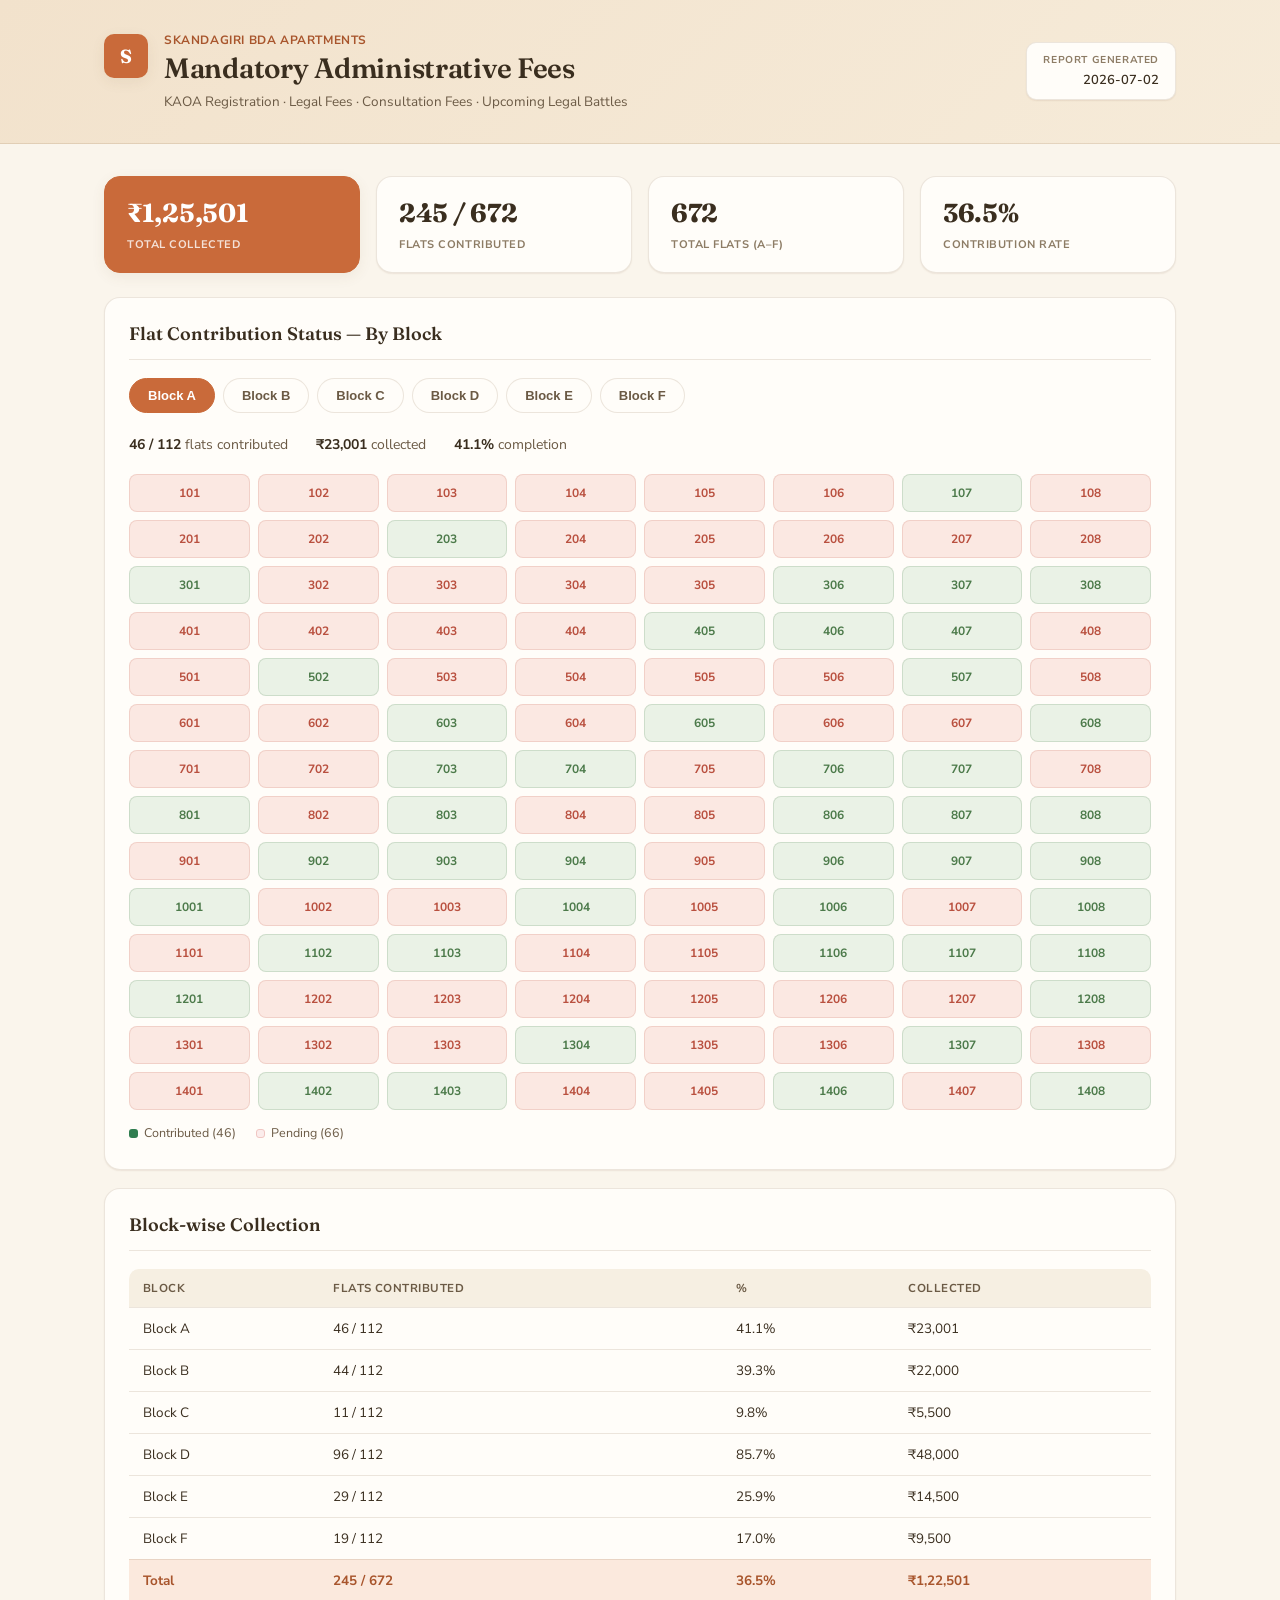
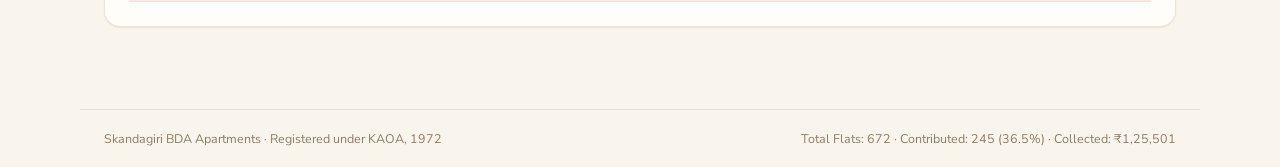
==== commit a386cff8: "Switch theme to Warmth & Approachability Replace the cold indigo/slate look with a warm cream palett" ====
--- a/index.html
+++ b/index.html
@@ -6,7 +6,7 @@
 <title>Skandagiri BDA Apartments — Administrative Fees Report</title>
 <link rel="preconnect" href="https://fonts.googleapis.com">
 <link rel="preconnect" href="https://fonts.gstatic.com" crossorigin>
-<link href="https://fonts.googleapis.com/css2?family=Inter:wght@400;500;600;700;800&family=Inter+Tight:wght@600;700;800&display=swap" rel="stylesheet">
+<link href="https://fonts.googleapis.com/css2?family=Nunito+Sans:wght@400;500;600;700;800&family=Fraunces:wght@500;600;700&display=swap" rel="stylesheet">
 <link rel="stylesheet" href="styles.css">
 </head>
 <body>
--- a/styles.css
+++ b/styles.css
@@ -1,54 +1,52 @@
 :root {
-  --bg: #f4f6f9;
-  --surface: #ffffff;
-  --surface-sunken: #f8f9fb;
-  --border: rgba(20, 27, 45, 0.08);
-  --border-strong: rgba(20, 27, 45, 0.14);
-
-  --text-primary: #0f172a;
-  --text-secondary: #47536b;
-  --text-muted: #7c869c;
-  --text-faint: #a7b0c2;
-
-  --accent: #3452eb;
-  --accent-strong: #2338c4;
-  --accent-soft: #eef1ff;
-
-  --success: #12805c;
-  --success-soft: #e6f4ee;
-  --danger: #b3403a;
-  --danger-soft: #fbecea;
-
-  --shadow-sm: 0 1px 2px rgba(15, 23, 42, 0.04), 0 1px 1px rgba(15, 23, 42, 0.03);
-  --shadow-md:
-    0 0 0 0.5px rgba(15, 23, 42, 0.04),
-    0 2px 4px rgba(15, 23, 42, 0.03),
-    0 8px 20px rgba(15, 23, 42, 0.045);
-
-  --radius-sm: 8px;
-  --radius-md: 12px;
+  --bg: #faf5ec;
+  --surface: #fffdf9;
+  --surface-sunken: #f6efe2;
+  --border: rgba(120, 84, 45, 0.14);
+  --border-strong: rgba(120, 84, 45, 0.24);
+
+  --text-primary: #3a2e1f;
+  --text-secondary: #6b5a45;
+  --text-muted: #8d7c65;
+  --text-faint: #b3a48d;
+
+  --accent: #c96a3a;
+  --accent-strong: #a8552c;
+  --accent-soft: #fbe9dd;
+
+  --success: #4c7a4a;
+  --success-soft: #eaf2e6;
+  --danger: #b9503f;
+  --danger-soft: #fbe8e2;
+
+  --shadow-sm: 0 1px 2px rgba(120, 84, 45, 0.06), 0 1px 1px rgba(120, 84, 45, 0.04);
+  --shadow-md: 0 4px 14px rgba(120, 84, 45, 0.08);
+
+  --radius-sm: 10px;
+  --radius-md: 16px;
 }
 
 * { box-sizing: border-box; }
 
 body {
   margin: 0;
-  font-family: "Inter", -apple-system, BlinkMacSystemFont, "Segoe UI", Roboto, Helvetica, Arial, sans-serif;
+  font-family: "Nunito Sans", -apple-system, BlinkMacSystemFont, "Segoe UI", Roboto, Helvetica, Arial, sans-serif;
   background: var(--bg);
   color: var(--text-primary);
   -webkit-font-smoothing: antialiased;
 }
 
 h1, h2 {
-  font-family: "Inter Tight", "Inter", sans-serif;
+  font-family: "Fraunces", Georgia, serif;
 }
 
 /* ---------- Header ---------- */
 
 .page-header {
-  background: var(--text-primary);
-  color: #fff;
-  padding: 28px 0;
+  background: linear-gradient(135deg, #f2e2cc 0%, #f6ebd9 100%);
+  color: var(--text-primary);
+  padding: 32px 0;
+  border-bottom: 1px solid var(--border);
 }
 
 .header-inner {
@@ -65,70 +63,74 @@
 .brand {
   display: flex;
   align-items: flex-start;
-  gap: 14px;
+  gap: 16px;
 }
 
 .brand-mark {
   flex: none;
-  width: 40px;
-  height: 40px;
+  width: 44px;
+  height: 44px;
   border-radius: var(--radius-sm);
   background: var(--accent);
   color: #fff;
   display: flex;
   align-items: center;
   justify-content: center;
-  font-weight: 800;
-  font-size: 18px;
-  letter-spacing: -0.02em;
+  font-weight: 700;
+  font-size: 19px;
+  font-family: "Fraunces", serif;
   margin-top: 2px;
+  box-shadow: var(--shadow-md);
 }
 
 .brand-name {
-  margin: 0 0 2px 0;
+  margin: 0 0 4px 0;
   font-size: 12px;
-  font-weight: 600;
-  letter-spacing: 0.04em;
+  font-weight: 700;
+  letter-spacing: 0.05em;
   text-transform: uppercase;
-  color: rgba(255, 255, 255, 0.55);
+  color: var(--accent-strong);
 }
 
 .page-header h1 {
   margin: 0 0 6px 0;
-  font-size: 26px;
-  font-weight: 700;
-  letter-spacing: -0.02em;
-  line-height: 1.15;
+  font-size: 28px;
+  font-weight: 600;
+  letter-spacing: -0.01em;
+  line-height: 1.2;
+  color: var(--text-primary);
 }
 
 .subtitle {
   margin: 0;
-  color: rgba(255, 255, 255, 0.6);
-  font-size: 13px;
+  color: var(--text-secondary);
+  font-size: 13.5px;
 }
 
 .header-badge {
-  border: 1px solid rgba(255, 255, 255, 0.16);
+  border: 1px solid var(--border);
   border-radius: var(--radius-sm);
-  padding: 8px 14px;
+  padding: 10px 16px;
   text-align: right;
-  background: rgba(255, 255, 255, 0.04);
+  background: var(--surface);
+  box-shadow: var(--shadow-sm);
 }
 
 .badge-label {
   display: block;
   font-size: 10px;
-  letter-spacing: 0.07em;
+  letter-spacing: 0.06em;
   text-transform: uppercase;
-  color: rgba(255, 255, 255, 0.5);
-  font-weight: 600;
+  color: var(--text-muted);
+  font-weight: 700;
 }
 
 .badge-date {
   display: block;
   font-size: 13px;
-  color: #fff;
-  margin-top: 3px;
+  color: var(--text-primary);
+  margin-top: 4px;
+  font-weight: 600;
   font-variant-numeric: tabular-nums;
 }
 
@@ -137,7 +139,7 @@
 .container {
   max-width: 1120px;
   margin: 0 auto;
-  padding: 28px 24px 60px;
+  padding: 32px 24px 64px;
 }
 
 /* ---------- Stat tiles ---------- */
@@ -145,15 +147,15 @@
 .glance {
   display: grid;
   grid-template-columns: repeat(4, 1fr);
-  gap: 12px;
-  margin-bottom: 20px;
+  gap: 16px;
+  margin-bottom: 24px;
 }
 
 .glance-card {
   background: var(--surface);
   border: 1px solid var(--border);
   border-radius: var(--radius-md);
-  padding: 18px 20px;
+  padding: 20px 22px;
   box-shadow: var(--shadow-sm);
 }
 
@@ -162,24 +164,25 @@
   border-color: var(--accent);
   box-shadow: var(--shadow-md);
 }
-.glance-card.primary .glance-label { color: rgba(255, 255, 255, 0.72); }
+.glance-card.primary .glance-label { color: rgba(255, 255, 255, 0.8); }
 .glance-card.primary .glance-value { color: #fff; }
 
 .glance-value {
-  font-size: 25px;
-  font-weight: 700;
-  letter-spacing: -0.02em;
-  font-variant-numeric: tabular-nums;
-  color: var(--text-primary);
+  font-size: 26px;
+  font-weight: 700;
+  letter-spacing: -0.01em;
+  font-variant-numeric: tabular-nums;
+  color: var(--text-primary);
+  font-family: "Fraunces", serif;
 }
 
 .glance-label {
   font-size: 11px;
-  font-weight: 600;
-  letter-spacing: 0.06em;
+  font-weight: 700;
+  letter-spacing: 0.05em;
   text-transform: uppercase;
   color: var(--text-muted);
-  margin-top: 6px;
+  margin-top: 8px;
 }
 
 /* ---------- Panels ---------- */
@@ -188,26 +191,24 @@
   background: var(--surface);
   border: 1px solid var(--border);
   border-radius: var(--radius-md);
-  padding: 22px;
-  margin-bottom: 16px;
+  padding: 24px;
+  margin-bottom: 18px;
   box-shadow: var(--shadow-sm);
 }
 
 .panel h2 {
-  font-size: 13px;
-  font-weight: 700;
-  letter-spacing: 0.03em;
-  text-transform: uppercase;
-  color: var(--text-primary);
-  margin: 0 0 16px 0;
-  padding-bottom: 12px;
+  font-size: 18px;
+  font-weight: 600;
+  color: var(--text-primary);
+  margin: 0 0 18px 0;
+  padding-bottom: 14px;
   border-bottom: 1px solid var(--border);
 }
 
 .note {
   font-size: 12.5px;
   color: var(--text-muted);
-  margin: -8px 0 12px 0;
+  margin: -10px 0 14px 0;
 }
 
 /* ---------- Tables ---------- */
@@ -222,16 +223,19 @@
   background: var(--surface-sunken);
   color: var(--text-secondary);
   text-align: left;
-  padding: 10px 12px;
-  font-weight: 600;
+  padding: 11px 14px;
+  font-weight: 700;
   font-size: 11.5px;
-  letter-spacing: 0.03em;
+  letter-spacing: 0.04em;
   text-transform: uppercase;
   border-bottom: 1px solid var(--border);
 }
 
+.table th:first-child { border-top-left-radius: var(--radius-sm); }
+.table th:last-child { border-top-right-radius: var(--radius-sm); }
+
 .table td {
-  padding: 10px 12px;
+  padding: 11px 14px;
   border-bottom: 1px solid var(--border);
   font-variant-numeric: tabular-nums;
 }
@@ -253,40 +257,40 @@
 
 .block-tabs {
   display: flex;
-  gap: 6px;
+  gap: 8px;
   flex-wrap: wrap;
-  margin-bottom: 20px;
+  margin-bottom: 22px;
 }
 
 .block-tab {
   border: 1px solid var(--border);
   background: var(--surface);
-  border-radius: var(--radius-sm);
-  padding: 8px 16px;
+  border-radius: 999px;
+  padding: 9px 18px;
   font-size: 13px;
-  font-weight: 600;
+  font-weight: 700;
   cursor: pointer;
   color: var(--text-secondary);
   transition: all 150ms cubic-bezier(0.25, 1, 0.5, 1);
 }
 
 .block-tab:hover {
-  border-color: var(--border-strong);
-  color: var(--text-primary);
+  border-color: var(--accent);
+  color: var(--accent-strong);
 }
 
 .block-tab.active {
-  background: var(--text-primary);
+  background: var(--accent);
   color: #fff;
-  border-color: var(--text-primary);
+  border-color: var(--accent);
 }
 
 .block-summary {
   display: flex;
   gap: 28px;
   flex-wrap: wrap;
-  margin-bottom: 18px;
-  font-size: 13.5px;
+  margin-bottom: 20px;
+  font-size: 14px;
   color: var(--text-secondary);
 }
 
@@ -300,16 +304,16 @@
 .flat-grid {
   display: grid;
   grid-template-columns: repeat(8, 1fr);
-  gap: 6px;
-  margin-bottom: 10px;
+  gap: 8px;
+  margin-bottom: 12px;
 }
 
 .flat-cell {
-  border-radius: 6px;
-  padding: 9px 4px;
+  border-radius: 8px;
+  padding: 10px 4px;
   text-align: center;
   font-size: 12px;
-  font-weight: 600;
+  font-weight: 700;
   font-variant-numeric: tabular-nums;
   transition: transform 150ms cubic-bezier(0.25, 1, 0.5, 1);
 }
@@ -321,12 +325,12 @@
 .flat-cell.contributed {
   background: var(--success-soft);
   color: var(--success);
-  border: 1px solid rgba(18, 128, 92, 0.16);
+  border: 1px solid rgba(76, 122, 74, 0.18);
 }
 .flat-cell.pending {
   background: var(--danger-soft);
   color: var(--danger);
-  border: 1px solid rgba(179, 64, 58, 0.14);
+  border: 1px solid rgba(185, 80, 63, 0.16);
 }
 
 .legend-row {
@@ -335,7 +339,7 @@
   align-items: center;
   font-size: 12.5px;
   color: var(--text-secondary);
-  margin: 12px 0 4px;
+  margin: 14px 0 4px;
 }
 
 .legend-dot {
@@ -350,15 +354,15 @@
 /* ---------- Footer ---------- */
 
 .page-footer {
-  background: var(--text-primary);
-  color: rgba(255, 255, 255, 0.55);
-  padding: 16px 24px;
+  background: transparent;
+  color: var(--text-muted);
+  padding: 20px 24px;
   display: flex;
   justify-content: space-between;
   max-width: 1120px;
   margin: 0 auto;
   font-size: 12.5px;
-  border-top: 1px solid rgba(255, 255, 255, 0.08);
+  border-top: 1px solid var(--border);
 }
 
 @media (max-width: 800px) {
